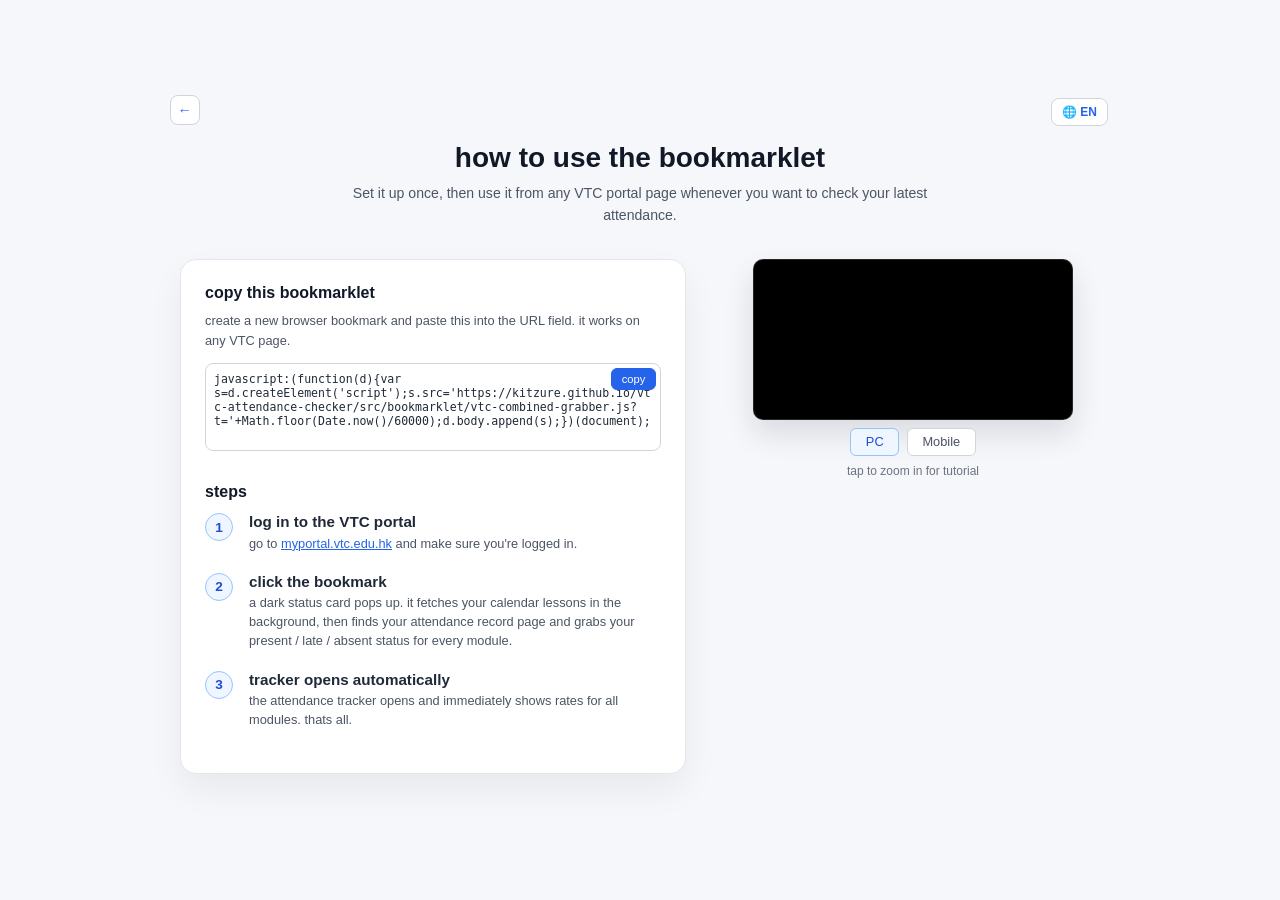
==== src/bookmarklet/help.html @ 06eeb6bc "inital release" ====
<!DOCTYPE html>
<html lang="en">
  <head>
    <meta charset="UTF-8" />
    <meta name="viewport" content="width=device-width, initial-scale=1.0" />
    <meta property="og:title" content="how to use the bookmarklet" />
    <meta property="og:description" content="copy this bookmarklet and paste into your browser. it works on any VTC page." />
    <meta property="og:type" content="website" />
    <meta property="og:url" content="https://kitzure.github.io/vtc-attendance-checker/src/bookmarklet/help.html" />
    <meta name="theme-color" content="#2563eb" />
    <title>how to use — bookmarklet</title>
    <link rel="stylesheet" href="../../style.css" />
    <style>
      .lang-btn {
        position: absolute;
        top: 0.75rem;
        right: 0.75rem;
        background: rgba(252,211,77,0.12);
        border: 1px solid rgba(252,211,77,0.25);
        color: #fcd34d;
        border-radius: 8px;
        padding: 6px 10px;
        font-size: 0.75rem;
        font-weight: 600;
        cursor: pointer;
        font-family: inherit;
        display: inline-flex;
        align-items: center;
        gap: 4px;
        z-index: 2;
      }
      .lang-btn:hover { background: rgba(252,211,77,0.2); }

      .help-container {
        width: 100%;
        max-width: 960px;
        margin: 0 auto;
        padding: 3.5rem 1.25rem 2.5rem;
        position: relative;
      }

      .help-intro {
        max-width: 40rem;
        margin: 0 auto 2rem;
        color: #4b5563;
        font-size: 0.88rem;
        line-height: 1.6;
        text-align: center;
      }

      .help-grid {
        display: grid;
        grid-template-columns: minmax(0, 1.15fr) minmax(280px, 0.85fr);
        gap: 2.5rem;
        align-items: start;
      }

      .help-left-col,
      .help-video-col {
        min-width: 0;
      }

      .help-left-col {
        padding: 1.5rem;
        border: 1px solid #e5e7eb;
        border-radius: 16px;
        background: #ffffff;
        box-shadow: 0 16px 35px rgba(15, 23, 42, 0.06);
      }

      .help-video-col {
        position: sticky;
        top: 1rem;
      }

      @media (max-width: 640px) {
        .help-grid {
          grid-template-columns: 1fr;
        }

        .help-video-col {
          position: static;
          grid-row: 1;
        }

        .help-left-col {
          padding: 1.25rem;
        }

        .help-video-col {
          order: -1;
        }
      }

      .help-section-title {
        margin: 0 0 0.6rem;
        font-size: 1rem;
        color: #fcd34d;
        font-weight: 600;
      }

      .help-section-desc {
        margin: 0 0 0.8rem;
        font-size: 0.8rem;
        color: #a8a29e;
        line-height: 1.5;
      }

      .bm-wrap {
        position: relative;
        margin-bottom: 1.75rem;
      }

      .bm-textarea {
        width: 100%;
        height: auto;
        min-height: 4.5rem;
        background: #0a0a0a;
        border: 1px solid rgba(252,211,77,0.2);
        border-radius: 8px;
        padding: 0.5rem;
        font-family: monospace;
        font-size: 0.72rem;
        color: #d6d3d1;
        resize: none;
        outline: none;
      }

      .copy-bm-btn {
        position: absolute;
        top: 5px;
        right: 5px;
        padding: 0.25rem 0.6rem;
        border-radius: 6px;
        background: rgba(120,53,15,0.5);
        border: 1px solid rgba(252,211,77,0.25);
        color: #fbbf24;
        font-size: 0.7rem;
        cursor: pointer;
        font-family: inherit;
      }

      .help-video {
        width: 100%;
        border-radius: 10px;
        border: 1px solid rgba(255,255,255,0.15);
        background: #000;
        cursor: pointer;
        display: block;
        margin: 0 auto;
        box-shadow: 0 14px 30px rgba(15, 23, 42, 0.12);
      }

      .tutorial-btns {
        display: flex;
        gap: 0.5rem;
        justify-content: center;
        margin: 0.5rem 0;
      }

      .tutorial-btn {
        padding: 0.35rem 0.9rem;
        border-radius: 6px;
        background: rgba(252,211,77,0.05);
        border: 1px solid rgba(252,211,77,0.2);
        color: #a8a29e;
        font-size: 0.8rem;
        cursor: pointer;
        font-family: inherit;
      }

      .tutorial-btn.active {
        background: rgba(252,211,77,0.2);
        border-color: rgba(252,211,77,0.4);
        color: #fbbf24;
      }

      .steps-title {
        margin: 1.2rem 0 0.8rem;
        font-size: 1rem;
        color: #fef3c7;
        font-weight: 600;
      }

      .step-row {
        display: flex;
        gap: 1rem;
        margin-bottom: 1.25rem;
      }

      .step-num {
        flex-shrink: 0;
        width: 28px;
        height: 28px;
        border-radius: 50%;
        background: rgba(252,211,77,0.15);
        border: 1px solid rgba(252,211,77,0.3);
        display: inline-flex;
        align-items: center;
        justify-content: center;
        color: #fbbf24;
        font-weight: 700;
        font-size: 0.85rem;
      }

      .step-title {
        margin: 0;
        font-size: 0.95rem;
        color: #fef3c7;
        font-weight: 600;
      }

      .step-desc {
        margin: 0.2rem 0 0;
        font-size: 0.8rem;
        color: #a8a29e;
        line-height: 1.5;
      }

      .step-desc a {
        color: #2563eb;
      }

      .lang-btn {
        background: #ffffff;
        border-color: #d1d5db;
        color: #2563eb;
      }

      .lang-btn:hover {
        background: #eff6ff;
      }

      .help-section-title,
      .steps-title {
        color: #111827;
      }

      .help-section-desc,
      .step-desc {
        color: #4b5563;
      }

      .bm-textarea {
        background: #ffffff;
        border-color: #d1d5db;
        color: #1f2937;
      }

      .copy-bm-btn {
        background: #2563eb;
        border-color: #2563eb;
        color: #ffffff;
      }

      .copy-bm-btn:hover {
        background: #1d4ed8;
        border-color: #1d4ed8;
      }

      .tutorial-btn {
        background: #ffffff;
        border-color: #d1d5db;
        color: #4b5563;
      }

      .tutorial-btn.active {
        background: #eff6ff;
        border-color: #93c5fd;
        color: #1d4ed8;
      }

      .step-num {
        background: #eff6ff;
        border-color: #93c5fd;
        color: #1d4ed8;
      }

      .step-title {
        color: #1f2937;
      }
    </style>
  </head>
  <body>
    <div class="help-container">
      <a class="back-sq-top-left" href="../../index.html">&larr;</a>
      <button id="lang-toggle" class="lang-btn" type="button" title="Switch language">&#127760; EN</button>

      <header class="site-header" style="margin-bottom: 0.5rem;">
        <h1 class="title-fun" id="page-title">how to use the bookmarklet</h1>
      </header>

      <p class="help-intro">Set it up once, then use it from any VTC portal page whenever you want to check your latest attendance.</p>

      <div class="help-grid">
        <!-- LEFT COLUMN -->
        <div class="help-left-col">
          <p id="bm-label" class="help-section-title">copy this bookmarklet</p>
          <p id="bm-desc" class="help-section-desc">create a new browser bookmark and paste this into the URL field. it works on any VTC page.</p>

          <div class="bm-wrap">
            <textarea id="bmCodeCombined" class="bm-textarea" readonly rows="5">javascript:(function(d){var s=d.createElement('script');s.src='https://kitzure.github.io/vtc-attendance-checker/src/bookmarklet/vtc-combined-grabber.js?t='+Math.floor(Date.now()/60000);d.body.append(s);})(document);</textarea>
            <button class="copy-bm-btn" data-target="bmCodeCombined">copy</button>
          </div>

          <p id="steps-title" class="steps-title">steps</p>

          <div class="step-row">
            <div class="step-num">1</div>
            <div>
              <p id="s1-title" class="step-title">log in to the VTC portal</p>
              <p id="s1-desc" class="step-desc">go to <a href="https://myportal.vtc.edu.hk/wps/myportal/sp/spostud/" target="_blank">myportal.vtc.edu.hk</a> and make sure you're logged in.</p>
            </div>
          </div>

          <div class="step-row">
            <div class="step-num">2</div>
            <div>
              <p id="s2-title" class="step-title">click the bookmark</p>
              <p id="s2-desc" class="step-desc">a dark status card pops up. it fetches your calendar lessons in the background, then finds your attendance record page and grabs your present / late / absent status for every module.</p>
            </div>
          </div>

          <div class="step-row">
            <div class="step-num">3</div>
            <div>
              <p id="s3-title" class="step-title">tracker opens automatically</p>
              <p id="s3-desc" class="step-desc">the attendance tracker opens and immediately shows rates for all modules. thats all.</p>
            </div>
          </div>
        </div>

        <!-- RIGHT COLUMN -->
        <div class="help-video-col">
          <video id="tutorialVideo" class="help-video timetable-video" src="../../img/tutorial.mp4" poster="../../img/tutorial-poster.jpg" autoplay muted loop playsinline preload="metadata"></video>
          <div class="tutorial-btns">
            <button class="tutorial-btn active" data-mode="pc" id="btn-pc">PC</button>
            <button class="tutorial-btn" data-mode="mobile" id="btn-mobile">Mobile</button>
          </div>
          <p id="video-hint" class="video-hint" style="text-align:center;">tap to zoom in for tutorial</p>
        </div>
      </div>
    </div>

    <script>
      /* Language toggle */
      (function () {
        var i18n = {
          en: {
            title: 'how to use the bookmarklet',
            bmLabel: 'copy this bookmarklet',
            bmDesc: 'create a new browser bookmark and paste this into the URL field. it works on any VTC page.',
            copy: 'copy',
            copied: 'copied!',
            pc: 'PC',
            mobile: 'Mobile',
            videoHint: 'tap to zoom in for tutorial',
            steps: 'steps',
            s1Title: 'log in to the VTC portal',
            s1Desc: 'go to <a href="https://myportal.vtc.edu.hk/wps/myportal/sp/spostud/" target="_blank" style="color: #2563eb;">myportal.vtc.edu.hk</a> and make sure you\'re logged in.',
            s2Title: 'click the bookmark',
            s2Desc: 'a dark status card pops up. it fetches your calendar lessons in the background, then finds your attendance record page and grabs your present / late / absent status for every module.',
            s3Title: 'tracker opens automatically',
            s3Desc: 'the attendance tracker opens and immediately shows rates for all modules. thats all.',
            label: '&#127760; EN'
          },
          zh: {
            title: '點用呢個bookmarklet？',
            bmLabel: 'copy 呢個 bookmarklet',
            bmDesc: '開個新書籤，將呢段 code 貼落去個網址欄度就得。喺任何 VTC 頁面都用到。',
            copy: 'copy',
            copied: 'copied!',
            pc: '電腦',
            mobile: '電話',
            videoHint: '撳一下可以放大睇教學',
            steps: '步驟',
            s1Title: '登入 VTC Portal',
            s1Desc: '確保你係<a href="https://myportal.vtc.edu.hk/wps/myportal/sp/spostud/" target="_blank" style="color: #2563eb;">myportal.vtc.edu.hk</a>登入咗。',
            s2Title: '撳個 bookmark',
            s2Desc: '會彈個 status card 出嚟。佢會喺背後攞你嘅 calendar 課堂，跟住搵你嘅出席紀錄頁面，係逐個單元攞晒 present / late / absent 狀態。',
            s3Title: 'tracker 自動開',
            s3Desc: '出席率 tracker 會自動彈出，即時顯示所有單元嘅出席率。',
            label: '&#127760; 中文'
          }
        };

        window.i18nHelp = i18n;
        var lang = localStorage.getItem('vtc-page-lang') || 'en';
        var btn = document.getElementById('lang-toggle');

        function setLang(code) {
          lang = code;
          localStorage.setItem('vtc-page-lang', code);
          var t = i18n[code];
          document.querySelector('#page-title').textContent = t.title;
          document.getElementById('bm-label').textContent = t.bmLabel;
          document.getElementById('bm-desc').textContent = t.bmDesc;
          document.getElementById('btn-pc').textContent = t.pc;
          document.getElementById('btn-mobile').textContent = t.mobile;
          document.getElementById('video-hint').textContent = t.videoHint;
          document.getElementById('steps-title').textContent = t.steps;
          document.getElementById('s1-title').textContent = t.s1Title;
          document.getElementById('s1-desc').innerHTML = t.s1Desc;
          document.getElementById('s2-title').textContent = t.s2Title;
          document.getElementById('s2-desc').textContent = t.s2Desc;
          document.getElementById('s3-title').textContent = t.s3Title;
          document.getElementById('s3-desc').textContent = t.s3Desc;
          btn.innerHTML = t.label;
          document.querySelectorAll('.copy-bm-btn').forEach(function (b) {
            if (b.textContent !== t.copied && b.textContent !== i18n[code === 'en' ? 'zh' : 'en'].copied) {
              b.textContent = t.copy;
            }
          });
        }

        btn.addEventListener('click', function () {
          setLang(lang === 'en' ? 'zh' : 'en');
        });
        setLang(lang);
      })();

      document.querySelectorAll('.copy-bm-btn').forEach(function (btn) {
        btn.addEventListener('click', function () {
          var target = document.getElementById(this.getAttribute('data-target'));
          if (target) {
            target.select();
            document.execCommand('copy');
            var code = localStorage.getItem('vtc-page-lang') || 'en';
            this.textContent = (window.i18nHelp && window.i18nHelp[code] && window.i18nHelp[code].copied) || 'copied!';
            var self = this;
            setTimeout(function () {
              var c = localStorage.getItem('vtc-page-lang') || 'en';
              self.textContent = (window.i18nHelp && window.i18nHelp[c] && window.i18nHelp[c].copy) || 'copy';
            }, 1500);
          }
        });
      });

      /* video click-to-zoom */
      document.querySelectorAll('.timetable-video').forEach(function (video) {
        video.style.cursor = 'pointer';
        video.addEventListener('click', function () {
          if (video.classList.contains('zoomed')) {
            video.classList.remove('zoomed');
            var bd = document.querySelector('.video-backdrop');
            if (bd) bd.remove();
            return;
          }
          var bd = document.createElement('div');
          bd.className = 'video-backdrop';
          document.body.appendChild(bd);
          video.classList.add('zoomed');
          bd.addEventListener('click', function () {
            video.classList.remove('zoomed');
            bd.remove();
          });
        });
      });

      /* tutorial mode switcher */
      var tutorialVideo = document.getElementById('tutorialVideo');
      var tutorialBtns = document.querySelectorAll('.tutorial-btn');
      tutorialBtns.forEach(function (btn) {
        btn.addEventListener('click', function () {
          var mode = this.getAttribute('data-mode');
          tutorialBtns.forEach(function (b) {
            b.classList.remove('active');
          });
          this.classList.add('active');
          if (mode === 'pc') {
            tutorialVideo.src = '../../img/tutorial.mp4';
            tutorialVideo.poster = '../../img/tutorial-poster.jpg';
            tutorialVideo.style.width = '100%';
            tutorialVideo.style.maxWidth = '100%';
            tutorialVideo.style.margin = '';
          } else {
            tutorialVideo.src = '../../img/mobile.mp4';
            tutorialVideo.removeAttribute('poster');
            tutorialVideo.style.width = 'auto';
            tutorialVideo.style.maxWidth = '260px';
            tutorialVideo.style.display = 'block';
            tutorialVideo.style.margin = '0 auto';
          }
          tutorialVideo.load();
          tutorialVideo.play();
        });
      });
    </script>
  </body>
</html>
---- style.css ----
:root {
  color-scheme: light;
  font-family: Arial, Helvetica, sans-serif;
  background: #0a0a0a;
}

* {
  box-sizing: border-box;
}

body {
  margin: 0;
  min-height: 100vh;
  display: grid;
  place-items: center;
  color: #fef3c7;
}

.container {
  display: flex;
  flex-direction: column;
  align-items: center;
  gap: 1.25rem;
  position: relative;
  padding-top: 2.5rem;
  width: 100%;
  max-width: 640px;
  margin: 0 auto;
}

.card {
  position: relative;
  width: min(92vw, 420px);
  padding: 2rem;
  border-radius: 18px;
  background: rgba(41, 37, 36, 0.95);
  box-shadow: 0 18px 40px rgba(0, 0, 0, 0.40);
  text-align: center;
}

.tools-page {
  width: min(92vw, 560px);
  padding: 2rem 1.5rem;
  background: transparent;
  box-shadow: none;
}

.icon {
  font-size: 2.5rem;
  margin-bottom: 0.25rem;
  filter: drop-shadow(0 2px 4px rgba(0,0,0,0.4));
}

h1 {
  margin-top: 0;
  margin-bottom: 0.25rem;
  font-size: 1.75rem;
}

.title-fun {
  animation: titleColorShift 3s ease-in-out infinite;
}

@keyframes titleColorShift {
  0%, 100% {
    color: #fcd34d;
    text-shadow: 0 0 8px rgba(252, 211, 77, 0.3);
  }
  25% {
    color: #fbbf24;
    text-shadow: 0 0 12px rgba(251, 191, 36, 0.4);
  }
  50% {
    color: #f59e0b;
    text-shadow: 0 0 16px rgba(245, 158, 11, 0.5);
  }
  75% {
    color: #fbbf24;
    text-shadow: 0 0 12px rgba(251, 191, 36, 0.4);
  }
}

.home-subtitle {
  margin: 0.25rem 0 0;
  font-size: 0.85rem;
  color: #a8a29e;
}

/* Site Header */
.site-header {
  text-align: center;
  margin-bottom: 1.5rem;
}

.header-icon {
  display: block;
  font-size: 3.5rem;
  margin-bottom: 0.25rem;
  filter: drop-shadow(0 3px 6px rgba(0,0,0,0.4));
}

.divider {
  width: 100%;
  max-width: 400px;
  height: 1px;
  background: linear-gradient(90deg, transparent 0%, rgba(252, 211, 77, 0.2) 20%, rgba(252, 211, 77, 0.2) 80%, transparent 100%);
  margin: 0 auto 1.5rem;
}

/* Tools Grid */
.tools-grid {
  display: grid;
  grid-template-columns: repeat(auto-fit, minmax(280px, 1fr));
  gap: 1rem;
  width: 100%;
  max-width: 600px;
  justify-content: center;
  justify-items: center;
}

.tool-card {
  display: flex;
  flex-direction: column;
  align-items: center;
  gap: 0.6rem;
  padding: 1.5rem 1rem;
  border-radius: 14px;
  background: rgba(120, 53, 15, 0.15);
  border: 1px solid rgba(252, 211, 77, 0.08);
  width: 100%;
  max-width: 360px;
  text-decoration: none;
  text-align: center;
  transition: transform 0.2s ease, background 0.2s, border-color 0.2s, box-shadow 0.2s;
}

.tool-card:hover {
  transform: translateY(-3px);
  background: rgba(120, 53, 15, 0.25);
  border-color: rgba(252, 211, 77, 0.18);
  box-shadow: 0 8px 24px rgba(0, 0, 0, 0.35);
}

.tool-icon-wrap {
  display: flex;
  align-items: center;
  justify-content: center;
  width: 48px;
  height: 48px;
  border-radius: 12px;
  background: rgba(251, 191, 36, 0.12);
  color: #fbbf24;
}

.tool-icon-wrap.money {
  background: rgba(52, 211, 153, 0.12);
  color: #6ee7b7;
}

.tool-name {
  display: block;
  font-size: 0.95rem;
  font-weight: 600;
  color: #fef3c7;
  line-height: 1.3;
}

.tool-icon {
  width: 1.5rem;
  height: 1.5rem;
  flex-shrink: 0;
  display: inline-block;
}

.tool-desc {
  font-size: 0.8rem;
  color: #a8a29e;
  line-height: 1.4;
}

/* About Page Content */
.tool-desc {
  font-size: 0.875rem;
  color: #d97706;
}

.about-text {
  font-size: 1.05rem;
  line-height: 1.6;
  color: #d6d3d1;
  margin-bottom: 0.6rem;
}

.back-btn {
  display: inline-block;
  padding: 0.5rem 1.5rem;
  border-radius: 999px;
  background: rgba(120, 53, 15, 0.25);
  border: 1px solid rgba(252, 211, 77, 0.15);
  color: #fbbf24;
  font-size: 0.95rem;
  text-decoration: none;
  transition: background 0.2s, border-color 0.2s;
}

.back-btn:hover {
  background: rgba(252, 211, 77, 0.15);
  border-color: rgba(252, 211, 77, 0.4);
}

.back-top-left {
  position: absolute;
  top: 0.75rem;
  left: 0.75rem;
  padding: 0.35rem 0.75rem;
  font-size: 0.8rem;
}

.back-sq-top-left {
  position: absolute;
  top: 0.6rem;
  left: 0.6rem;
  padding: 0;
  width: 30px;
  height: 30px;
  display: inline-flex;
  align-items: center;
  justify-content: center;
  border-radius: 8px;
  font-size: 0.9rem;
  line-height: 1;
  text-decoration: none;
  background: rgba(120, 53, 15, 0.12);
  border: 1px solid rgba(252, 211, 77, 0.12);
  color: #fbbf24;
  transition: background 0.2s, border-color 0.2s;
}

.back-sq-top-left:hover {
  background: rgba(252, 211, 77, 0.12);
  border-color: rgba(252, 211, 77, 0.3);
}

.clear-data-top-right {
  position: absolute;
  top: 0.6rem;
  right: 0.6rem;
  padding: 0.25rem 0.55rem;
  border-radius: 8px;
  background: rgba(120, 53, 15, 0.12);
  border: 1px solid rgba(252, 211, 77, 0.12);
  color: #fbbf24;
  font-size: 0.75rem;
  font-weight: 600;
  cursor: pointer;
  font-family: inherit;
  transition: background 0.2s, border-color 0.2s;
}

.clear-data-top-right:hover {
  background: rgba(239, 68, 68, 0.12);
  border-color: rgba(239, 68, 68, 0.3);
  color: #fca5a5;
}

.help-top-right {
  position: absolute;
  top: 0.6rem;
  right: 0.6rem;
  padding: 0.35rem;
  border-radius: 8px;
  background: rgba(120, 53, 15, 0.12);
  border: 1px solid rgba(252, 211, 77, 0.12);
  color: #fbbf24;
  display: inline-flex;
  align-items: center;
  justify-content: center;
  width: 34px;
  height: 34px;
}

.help-top-right:hover {
  background: rgba(252, 211, 77, 0.12);
}

.help-icon {
  width: 18px;
  height: 18px;
}

.spacer {
  height: 1.25rem;
}

.contact-card {
  padding: 1rem 1.25rem;
  border-radius: 12px;
  background: rgba(120, 53, 15, 0.15);
  border: 1px solid rgba(252, 211, 77, 0.10);
  text-align: center;
}

.contact-card h2 {
  margin: 0 0 0.75rem;
  font-size: 1rem;
  font-weight: 600;
  color: #fbbf24;
}

.contact-links {
  display: flex;
  justify-content: center;
  gap: 0.75rem;
  flex-wrap: wrap;
}

.contact-link {
  display: inline-flex;
  align-items: center;
  justify-content: center;
  width: 2.5rem;
  height: 2.5rem;
  border-radius: 50%;
  color: #78716c;
  text-decoration: none;
  transition: color 0.2s, background 0.2s;
}

.contact-link:hover {
  background: rgba(252, 211, 77, 0.10);
  color: #fbbf24;
}

.contact-icon {
  width: 1.35rem;
  height: 1.35rem;
  flex-shrink: 0;
}

.discord-trigger {
  position: relative;
  background: none;
  border: none;
  cursor: pointer;
  font-family: inherit;
}

.discord-tooltip {
  position: absolute;
  bottom: 110%;
  left: 50%;
  transform: translateX(-50%);
  padding: 0.35rem 0.75rem;
  border-radius: 8px;
  background: rgba(41, 37, 36, 0.95);
  border: 1px solid rgba(252, 211, 77, 0.2);
  color: #fbbf24;
  font-size: 0.8rem;
  font-weight: 600;
  white-space: nowrap;
  opacity: 0;
  pointer-events: none;
  transition: opacity 0.15s;
  z-index: 10;
}

.discord-trigger:hover .discord-tooltip,
.discord-trigger.show-tooltip .discord-tooltip {
  opacity: 1;
}

.hidden {
  display: none !important;
}

.vtc-input {
  width: 100%;
  padding: 0.6rem 0.85rem;
  border-radius: 10px;
  background: rgba(120, 53, 15, 0.15);
  border: 1px solid rgba(252, 211, 77, 0.15);
  color: #fef3c7;
  font-size: 0.95rem;
  font-family: inherit;
  outline: none;
  text-align: center;
  transition: border-color 0.2s;
}

.vtc-input::placeholder {
  color: #78716c;
}

.vtc-input:focus {
  border-color: rgba(252, 211, 77, 0.4);
}

.vtc-input::-webkit-inner-spin-button,
.vtc-input::-webkit-outer-spin-button {
  opacity: 1;
}

.vtc-btn {
  padding: 0.55rem 1.5rem;
  border-radius: 10px;
  border: 1px solid rgba(252, 211, 77, 0.2);
  background: rgba(252, 211, 77, 0.12);
  color: #fbbf24;
  font-size: 0.95rem;
  font-weight: 600;
  cursor: pointer;
  font-family: inherit;
  transition: background 0.2s, border-color 0.2s;
}

.vtc-btn:hover {
  background: rgba(252, 211, 77, 0.22);
  border-color: rgba(252, 211, 77, 0.35);
}

.vtc-btn-ghost {
  background: rgba(120, 53, 15, 0.15);
  border-color: rgba(252, 211, 77, 0.1);
  color: #78716c;
}

.vtc-btn-ghost:hover {
  background: rgba(120, 53, 15, 0.25);
  color: #d6d3d1;
}

.vtc-btn-disabled {
  background: rgba(120, 53, 15, 0.08);
  border-color: rgba(252, 211, 77, 0.08);
  color: #78716c;
  cursor: not-allowed;
  opacity: 0.6;
}

.vtc-row {
  display: flex;
  gap: 0.6rem;
  justify-content: center;
}

.attendance-list {
  list-style: none;
  padding: 0;
  margin: 0.5rem 0 0;
  display: flex;
  flex-direction: column;
  gap: 0.35rem;
}

.attendance-item {
  display: flex;
  flex-direction: column;
  align-items: flex-start;
  gap: 0.35rem;
  padding: 0.55rem 0.7rem;
  border-radius: 10px;
  background: rgba(120, 53, 15, 0.12);
  position: relative;
  overflow: visible;
}

.attendance-name {
  font-size: 0.9rem;
  color: #d6d3d1;
}

.attendance-label-wrap {
  display: flex;
  align-items: baseline;
  gap: 0.45rem;
  width: 100%;
}

.attendance-week {
  font-size: 0.75rem;
  color: #78716c;
  font-weight: 600;
}

.vtc-lesson-controls {
  display: flex;
  flex-wrap: wrap;
  gap: 0.3rem;
}

.vtc-status-btn {
  padding: 0.25rem 0.45rem;
  border-radius: 6px;
  border: 1px solid rgba(252, 211, 77, 0.12);
  background: rgba(120, 53, 15, 0.15);
  color: #78716c;
  font-size: 0.75rem;
  font-weight: 600;
  cursor: pointer;
  font-family: inherit;
  transition: all 0.2s;
}

.vtc-status-btn:hover {
  background: rgba(252, 211, 77, 0.1);
  color: #fbbf24;
  border-color: rgba(252, 211, 77, 0.25);
}

.vtc-status-btn.active {
  background: rgba(52, 211, 153, 0.12);
  border-color: rgba(52, 211, 153, 0.3);
  color: #6ee7b7;
}


.vtc-status-btn.late.active {
  background: rgba(252, 211, 77, 0.12);
  border-color: rgba(252, 211, 77, 0.35);
  color: #fbbf24;
}

.vtc-status-btn.absent {
  background: rgba(239, 68, 68, 0.1);
  border-color: rgba(239, 68, 68, 0.25);
  color: #fca5a5;
}

.vtc-status-btn.not-started.active {
  background: rgba(168, 162, 158, 0.12);
  border-color: rgba(168, 162, 158, 0.3);
  color: #d6d3d1;
}

.vtc-result-grid {
  display: flex;
  gap: 0.75rem;
  justify-content: center;
}

.vtc-result {
  display: flex;
  flex-direction: column;
  align-items: center;
  padding: 0.75rem 1.25rem;
  border-radius: 12px;
  background: rgba(120, 53, 15, 0.15);
  border: 1px solid rgba(252, 211, 77, 0.08);
}

.vtc-result-label {
  font-size: 0.75rem;
  color: #78716c;
  margin-bottom: 0.2rem;
}

.vtc-result-value {
  font-size: 1.4rem;
  font-weight: 700;
}

.vtc-green {
  color: #6ee7b7;
}

.vtc-red {
  color: #fca5a5;
}

.vtc-breakdown {
  display: flex;
  flex-wrap: wrap;
  justify-content: center;
  gap: 0.5rem 1rem;
  font-size: 0.85rem;
  color: #a8a29e;
}

.vtc-breakdown strong {
  color: #fef3c7;
}

.vtc-unmarked {
  color: #fbbf24;
}

.pdf-upload-btn {
  display: inline-flex;
  align-items: center;
  gap: 0.5rem;
  padding: 0.65rem 1.25rem;
  border-radius: 10px;
  background: rgba(120, 53, 15, 0.15);
  border: 1px dashed rgba(252, 211, 77, 0.25);
  color: #d6d3d1;
  font-size: 0.9rem;
  cursor: pointer;
  transition: background 0.2s, border-color 0.2s;
  margin-top: 0.5rem;
}

.pdf-upload-btn:hover {
  background: rgba(252, 211, 77, 0.08);
  border-color: rgba(252, 211, 77, 0.4);
}

.pdf-input-hidden {
  display: none;
}

.pdf-icon {
  width: 1.2rem;
  height: 1.2rem;
  flex-shrink: 0;
}

.pdf-status {
  font-size: 0.8rem;
  color: #fbbf24;
  margin: 0.35rem 0 0;
}

.pdf-module-list {
  display: flex;
  flex-direction: column;
  gap: 0.4rem;
}

.pdf-module-item {
  display: flex;
  align-items: center;
  justify-content: space-between;
  gap: 0.5rem;
  padding: 0.5rem 0.75rem;
  border-radius: 10px;
  background: rgba(120, 53, 15, 0.12);
}

.pdf-module-item.select-mode .pdf-module-lessons {
  margin-left: auto;
  text-align: right;
}

.pdf-module-code {
  font-size: 0.95rem;
  font-weight: 600;
  color: #fef3c7;
  flex-shrink: 0;
}

.pdf-module-lessons {
  font-size: 0.75rem;
  color: #78716c;
  text-align: center;
  line-height: 1.3;
}

.vtc-pick-btn {
  padding: 0.3rem 0.75rem;
  font-size: 0.8rem;
}

.spacer-half {
  height: 0.4rem;
}

.step-top-pad {
  height: 1rem;
}

.vtc-next-btn {
  margin-top: 0.5rem;
}

.vtc-time-controls {
  display: inline-flex;
  gap: 0.35rem;
  align-items: center;
  position: absolute;
  top: -54px;
  left: 50%;
  transform: translateX(-50%);
  background: rgba(41, 37, 36, 0.98);
  border: 1px solid rgba(252, 211, 77, 0.12);
  padding: 0.45rem;
  border-radius: 10px;
  box-shadow: 0 10px 30px rgba(0,0,0,0.45);
  z-index: 50;
}

.vtc-time-controls::after {
  content: '';
  position: absolute;
  bottom: -8px;
  left: 50%;
  transform: translateX(-50%);
  width: 0;
  height: 0;
  border-left: 8px solid transparent;
  border-right: 8px solid transparent;
  border-top: 8px solid rgba(41, 37, 36, 0.98);
}


.vtc-time-controls {
  opacity: 0;
  transform-origin: bottom center;
  pointer-events: none;
}

.vtc-time-controls.show {
  opacity: 1;
  pointer-events: auto;
  animation: vtc-pop 160ms cubic-bezier(.2,.9,.3,1);
  transform: translateX(-50%) translateY(0) scale(1);
}

@keyframes vtc-pop {
  0% { opacity: 0; transform: translateX(-50%) translateY(-8px) scale(0.96); }
  60% { opacity: 1; transform: translateX(-50%) translateY(2px) scale(1.02); }
  100% { opacity: 1; transform: translateX(-50%) translateY(0) scale(1); }
}

.vtc-time-input {
  padding: 0.28rem 0.4rem;
  border-radius: 8px;
  background: rgba(120, 53, 15, 0.08);
  border: 1px solid rgba(252, 211, 77, 0.12);
  color: #fef3c7;
  font-size: 0.85rem;
  width: 110px;
}

.vtc-time-save {
  padding: 0.25rem 0.45rem;
  font-size: 0.8rem;
}

@keyframes videoPopIn {
  from {
    transform: translate(-50%, -50%) scale(0.92);
    opacity: 0;
  }
  to {
    transform: translate(-50%, -50%) scale(1);
    opacity: 1;
  }
}

.timetable-video {
  width: 100%;
  max-width: 320px;
  border-radius: 10px;
  border: 1px solid rgba(255, 255, 255, 0.25);
  margin-bottom: 0.3rem;
  margin-top: 0.5rem;
  background: #000;
  cursor: pointer;
}

.timetable-video.zoomed {
  position: fixed;
  top: 50%;
  left: 50%;
  max-width: 92vw;
  max-height: 92vh;
  width: auto;
  border-radius: 14px;
  border: 2px solid rgba(255, 255, 255, 0.25);
  z-index: 100;
  animation: videoPopIn 0.2s cubic-bezier(.2,.9,.3,1) forwards;
}

.video-backdrop {
  position: fixed;
  inset: 0;
  background: rgba(0, 0, 0, 0.75);
  z-index: 99;
  cursor: pointer;
}

.video-hint {
  font-size: 0.75rem;
  color: #78716c;
  margin: 0 0 0.5rem;
}

.pdf-info-reminder {
  display: flex;
  align-items: flex-start;
  gap: 0.5rem;
  padding: 0.6rem 0.75rem;
  border-radius: 10px;
  border: 1px solid rgba(252, 211, 77, 0.12);
  background: rgba(120, 53, 15, 0.12);
  font-size: 0.75rem;
  color: #a8a29e;
  margin: 0.6rem 0 0;
  text-align: left;
}

.pdf-info-icon {
  flex-shrink: 0;
  width: 1.1rem;
  height: 1.1rem;
  display: inline-flex;
  align-items: center;
  justify-content: center;
  border-radius: 50%;
  background: rgba(252, 211, 77, 0.12);
  color: #fbbf24;
  font-size: 0.65rem;
  font-weight: 700;
  font-style: normal;
  line-height: 1;
}

.sem-note {
  font-size: 0.72rem;
  color: #f87171;
  margin: 0 0 0.5rem;
}

.merge-ok {
  font-size: 0.78rem;
  color: #6ee7b7;
  font-weight: 600;
  margin: 0.35rem 0 0;
}

.modal-overlay {
  position: fixed;
  inset: 0;
  background: rgba(0, 0, 0, 0.60);
  display: flex;
  align-items: center;
  justify-content: center;
  z-index: 200;
  opacity: 0;
  pointer-events: none;
  transition: opacity 0.2s;
}

.modal-overlay.show {
  opacity: 1;
  pointer-events: auto;
}

.modal-box {
  width: min(85vw, 320px);
  padding: 1.5rem;
  border-radius: 14px;
  background: rgba(41, 37, 36, 0.98);
  border: 1px solid rgba(252, 211, 77, 0.15);
  text-align: center;
  transform: scale(0.92);
  opacity: 0;
  transition: transform 0.2s cubic-bezier(.2,.9,.3,1), opacity 0.2s;
}

.modal-overlay.show .modal-box {
  transform: scale(1);
  opacity: 1;
}

.modal-text {
  font-size: 1rem;
  color: #fca5a5;
  font-weight: 600;
  margin: 0 0 1rem;
}

.modal-row {
  display: flex;
  gap: 0.6rem;
  justify-content: center;
}

.disclaimer-box {
  display: flex;
  align-items: flex-start;
  gap: 0.5rem;
  padding: 0.65rem 0.75rem;
  border-radius: 10px;
  border: 1px solid rgba(239, 68, 68, 0.35);
  background: rgba(239, 68, 68, 0.1);
  font-size: 0.78rem;
  color: #fca5a5;
  margin: 0.35rem 0 0;
  text-align: left;
  font-weight: 600;
}

.unfinished-card {
  margin-top: 0.75rem;
  padding: 0.85rem 1rem;
  border-radius: 12px;
  border: 1px solid rgba(252, 211, 77, 0.25);
  background: rgba(41, 37, 36, 0.95);
  text-align: left;
}

.unfinished-title {
  font-size: 0.85rem;
  font-weight: 700;
  color: #fbbf24;
  margin: 0 0 0.35rem;
}

.unfinished-file {
  font-size: 0.78rem;
  color: #d6d3d1;
  margin: 0 0 0.5rem;
}

.unfinished-modules {
  font-size: 0.75rem;
  color: #a8a29e;
  margin: 0 0 0.65rem;
}

.unfinished-row {
  display: flex;
  gap: 0.5rem;
  align-items: center;
}

/* Splash Screen */
.splash-screen {
  position: fixed;
  inset: 0;
  background: #0a0a0a;
  display: flex;
  align-items: center;
  justify-content: center;
  z-index: 1000;
  transition: opacity 0.5s ease-out;
}

.splash-screen.splash-fade {
  opacity: 0;
}

.splash-screen.splash-hidden {
  display: none;
}

.splash-content {
  text-align: center;
}

.splash-icon {
  display: block;
  font-size: 4rem;
  margin-bottom: 0.5rem;
  transform-origin: center center;
  animation: splashIconPop 0.7s cubic-bezier(0.34, 1.56, 0.64, 1) forwards;
}

.splash-title {
  font-size: 2rem;
  color: #fcd34d;
  margin: 0 0 0.25rem;
  animation: splashFadeUp 0.5s ease-out 0.2s both;
}

.splash-subtitle {
  font-size: 0.9rem;
  color: #a8a29e;
  margin: 0;
  animation: splashFadeUp 0.5s ease-out 0.35s both;
}

/* Flying state */
.splash-screen.splash-flying .splash-icon {
  animation: splashIconFly 0.8s cubic-bezier(0.65, 0, 0.35, 1) forwards;
}

.splash-screen.splash-flying .splash-title,
.splash-screen.splash-flying .splash-subtitle {
  animation: splashFadeOut 0.3s ease-in forwards;
}

/* Main container entrance */
.main-hidden {
  opacity: 0;
  transform: translateY(16px);
}

.main-container-enter {
  animation: mainEnter 0.5s ease-out both;
}

@keyframes mainEnter {
  from { opacity: 0; transform: translateY(16px); }
  to { opacity: 1; transform: translateY(0); }
}

@keyframes splashIconPop {
  0% { transform: scale(0) rotate(-15deg); opacity: 0; }
  60% { transform: scale(1.15) rotate(5deg); }
  100% { transform: scale(1) rotate(0deg); opacity: 1; }
}

@keyframes splashIconFly {
  0% { transform: scale(1) translateY(0); opacity: 1; }
  100% { transform: scale(0.85) translateY(-42vh); opacity: 0; }
}

@keyframes splashFadeUp {
  from { opacity: 0; transform: translateY(10px); }
  to { opacity: 1; transform: translateY(0); }
}

@keyframes splashFadeOut {
  to { opacity: 0; transform: translateY(-6px); }
}

:root {
  color-scheme: light;
  font-family: -apple-system, BlinkMacSystemFont, "Segoe UI", sans-serif;
  background: #f5f7fa;
}

body {
  background: #f5f7fa;
  color: #1f2937;
}

.container {
  padding: 2rem 1rem;
  max-width: 720px;
}

.title-fun {
  animation: none;
  color: #111827;
  text-shadow: none;
}

.home-subtitle,
.video-hint,
.help-section-desc {
  color: #6b7280;
}

.site-header {
  margin-bottom: 1.25rem;
}

.vtc-btn {
  border-color: #2563eb;
  background: #2563eb;
  color: #ffffff;
}

.vtc-btn:hover {
  background: #1d4ed8;
  border-color: #1d4ed8;
}

.disclaimer-box {
  border-color: #fde68a;
  background: #fffbeb;
  color: #92400e;
}

.back-sq-top-left,
.help-top-right,
.clear-data-top-right {
  background: #ffffff;
  border-color: #d1d5db;
  color: #2563eb;
}

.back-sq-top-left:hover,
.help-top-right:hover,
.clear-data-top-right:hover {
  background: #eff6ff;
  border-color: #93c5fd;
  color: #1d4ed8;
}

.card,
.unfinished-card,
.modal-box,
.contact-card {
  background: #ffffff;
  border: 1px solid #e5e7eb;
  box-shadow: 0 8px 24px rgba(15, 23, 42, 0.08);
}
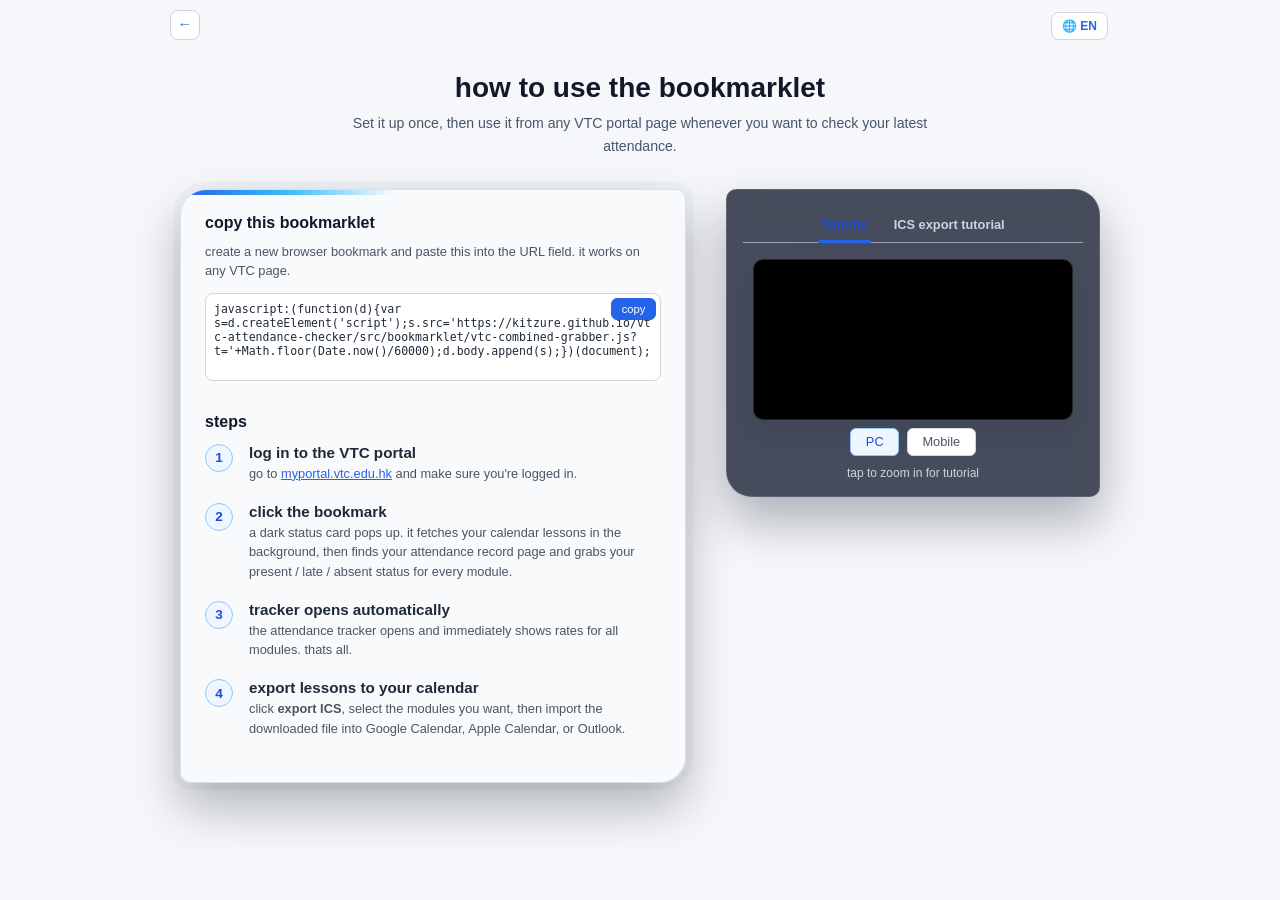
==== commit cf79429a: "html update/ grabber dark theme fix" ====
--- a/src/bookmarklet/help.html
+++ b/src/bookmarklet/help.html
@@ -11,6 +11,11 @@
     <title>how to use — bookmarklet</title>
     <link rel="stylesheet" href="../../style.css" />
     <style>
+      body.help-page {
+        display: block;
+        min-height: 100vh;
+      }
+
       .lang-btn {
         position: absolute;
         top: 0.75rem;
@@ -35,14 +40,15 @@
         width: 100%;
         max-width: 960px;
         margin: 0 auto;
-        padding: 3.5rem 1.25rem 2.5rem;
+        padding: 4.5rem 1.25rem 3rem;
         position: relative;
+        z-index: 1;
       }
 
       .help-intro {
         max-width: 40rem;
         margin: 0 auto 2rem;
-        color: #4b5563;
+        color: #475569;
         font-size: 0.88rem;
         line-height: 1.6;
         text-align: center;
@@ -61,16 +67,34 @@
       }
 
       .help-left-col {
+        position: relative;
+        overflow: hidden;
         padding: 1.5rem;
-        border: 1px solid #e5e7eb;
-        border-radius: 16px;
-        background: #ffffff;
-        box-shadow: 0 16px 35px rgba(15, 23, 42, 0.06);
+        border: 1px solid rgba(148, 163, 184, 0.3);
+        border-radius: 26px 10px 26px 10px;
+        background: rgba(248, 250, 252, 0.95);
+        box-shadow: 0 24px 50px rgba(2, 8, 23, 0.28), 0 0 0 7px rgba(148, 163, 184, 0.08);
+      }
+
+      .help-left-col::before {
+        content: '';
+        position: absolute;
+        top: 0;
+        left: 0;
+        width: 42%;
+        height: 5px;
+        background: linear-gradient(90deg, #2563eb, #38bdf8, transparent);
       }
 
       .help-video-col {
         position: sticky;
         top: 1rem;
+        padding: 1rem;
+        border: 1px solid rgba(148, 163, 184, 0.28);
+        border-radius: 10px 26px 10px 26px;
+        background: rgba(15, 23, 42, 0.76);
+        box-shadow: 0 24px 50px rgba(2, 8, 23, 0.3);
+        backdrop-filter: blur(12px);
       }
 
       @media (max-width: 640px) {
@@ -89,6 +113,14 @@
 
         .help-video-col {
           order: -1;
+        }
+
+        #video-type-tabs {
+          gap: 0.65rem;
+        }
+
+        #video-type-tabs .tutorial-btn {
+          font-size: 0.72rem;
         }
       }
 
@@ -158,6 +190,51 @@
         margin: 0.5rem 0;
       }
 
+      #video-type-tabs {
+        gap: 1.25rem;
+        margin: 0 0 1rem;
+        padding: 0 0.25rem;
+        border-bottom: 1px solid rgba(226, 232, 240, 0.55);
+      }
+
+      #video-type-tabs .tutorial-btn {
+        position: relative;
+        padding: 0.7rem 0.2rem 0.6rem;
+        border: 0;
+        border-radius: 0;
+        background: transparent;
+        color: #cbd5e1;
+        font-weight: 600;
+        white-space: nowrap;
+      }
+
+      #video-type-tabs .tutorial-btn:hover {
+        color: #ffffff;
+        background: transparent;
+      }
+
+      #video-type-tabs .tutorial-btn.active {
+        color: #1d4ed8;
+        background: transparent;
+        border-color: transparent;
+      }
+
+      #video-type-tabs .tutorial-btn.active::after {
+        content: '';
+        position: absolute;
+        right: 0;
+        bottom: -1px;
+        left: 0;
+        height: 3px;
+        border-radius: 3px 3px 0 0;
+        background: #2563eb;
+      }
+
+      .video-hint {
+        margin: 0.65rem 0 0;
+        color: #cbd5e1;
+      }
+
       .tutorial-btn {
         padding: 0.35rem 0.9rem;
         border-radius: 6px;
@@ -281,7 +358,7 @@
       }
     </style>
   </head>
-  <body>
+  <body class="help-page">
     <div class="help-container">
       <a class="back-sq-top-left" href="../../index.html">&larr;</a>
       <button id="lang-toggle" class="lang-btn" type="button" title="Switch language">&#127760; EN</button>
@@ -328,12 +405,24 @@
               <p id="s3-desc" class="step-desc">the attendance tracker opens and immediately shows rates for all modules. thats all.</p>
             </div>
           </div>
+
+          <div class="step-row">
+            <div class="step-num">4</div>
+            <div>
+              <p id="s4-title" class="step-title">export lessons to your calendar</p>
+              <p id="s4-desc" class="step-desc">click <strong>export ICS</strong>, select the modules you want, then import the downloaded file into Google Calendar, Apple Calendar, or Outlook.</p>
+            </div>
+          </div>
         </div>
 
         <!-- RIGHT COLUMN -->
         <div class="help-video-col">
+          <div class="tutorial-btns" id="video-type-tabs">
+            <button class="tutorial-btn active" data-video-type="tutorial" id="btn-tutorial">Tutorial</button>
+            <button class="tutorial-btn" data-video-type="ics" id="btn-ics">ICS export tutorial</button>
+          </div>
           <video id="tutorialVideo" class="help-video timetable-video" src="../../img/tutorial.mp4" poster="../../img/tutorial-poster.jpg" autoplay muted loop playsinline preload="metadata"></video>
-          <div class="tutorial-btns">
+          <div class="tutorial-btns" id="device-tabs">
             <button class="tutorial-btn active" data-mode="pc" id="btn-pc">PC</button>
             <button class="tutorial-btn" data-mode="mobile" id="btn-mobile">Mobile</button>
           </div>
@@ -354,6 +443,8 @@
             copied: 'copied!',
             pc: 'PC',
             mobile: 'Mobile',
+            tutorial: 'Tutorial',
+            icsTutorial: 'ICS export tutorial',
             videoHint: 'tap to zoom in for tutorial',
             steps: 'steps',
             s1Title: 'log in to the VTC portal',
@@ -362,6 +453,8 @@
             s2Desc: 'a dark status card pops up. it fetches your calendar lessons in the background, then finds your attendance record page and grabs your present / late / absent status for every module.',
             s3Title: 'tracker opens automatically',
             s3Desc: 'the attendance tracker opens and immediately shows rates for all modules. thats all.',
+            s4Title: 'export lessons to your calendar',
+            s4Desc: 'click <strong>export ICS</strong>, select the modules you want, then import the downloaded file into Google Calendar, Apple Calendar, or Outlook.',
             label: '&#127760; EN'
           },
           zh: {
@@ -372,6 +465,8 @@
             copied: 'copied!',
             pc: '電腦',
             mobile: '電話',
+            tutorial: '教學',
+            icsTutorial: 'ICS 匯出教學',
             videoHint: '撳一下可以放大睇教學',
             steps: '步驟',
             s1Title: '登入 VTC Portal',
@@ -380,6 +475,8 @@
             s2Desc: '會彈個 status card 出嚟。佢會喺背後攞你嘅 calendar 課堂，跟住搵你嘅出席紀錄頁面，係逐個單元攞晒 present / late / absent 狀態。',
             s3Title: 'tracker 自動開',
             s3Desc: '出席率 tracker 會自動彈出，即時顯示所有單元嘅出席率。',
+            s4Title: '將課堂匯出到日曆',
+            s4Desc: '撳 <strong>export ICS</strong>，揀你想要嘅單元，再將下載嘅檔案匯入 Google Calendar、Apple Calendar 或 Outlook。',
             label: '&#127760; 中文'
           }
         };
@@ -397,6 +494,8 @@
           document.getElementById('bm-desc').textContent = t.bmDesc;
           document.getElementById('btn-pc').textContent = t.pc;
           document.getElementById('btn-mobile').textContent = t.mobile;
+          document.getElementById('btn-tutorial').textContent = t.tutorial;
+          document.getElementById('btn-ics').textContent = t.icsTutorial;
           document.getElementById('video-hint').textContent = t.videoHint;
           document.getElementById('steps-title').textContent = t.steps;
           document.getElementById('s1-title').textContent = t.s1Title;
@@ -405,6 +504,8 @@
           document.getElementById('s2-desc').textContent = t.s2Desc;
           document.getElementById('s3-title').textContent = t.s3Title;
           document.getElementById('s3-desc').textContent = t.s3Desc;
+          document.getElementById('s4-title').textContent = t.s4Title;
+          document.getElementById('s4-desc').innerHTML = t.s4Desc;
           btn.innerHTML = t.label;
           document.querySelectorAll('.copy-bm-btn').forEach(function (b) {
             if (b.textContent !== t.copied && b.textContent !== i18n[code === 'en' ? 'zh' : 'en'].copied) {
@@ -459,30 +560,62 @@
 
       /* tutorial mode switcher */
       var tutorialVideo = document.getElementById('tutorialVideo');
-      var tutorialBtns = document.querySelectorAll('.tutorial-btn');
-      tutorialBtns.forEach(function (btn) {
-        btn.addEventListener('click', function () {
-          var mode = this.getAttribute('data-mode');
-          tutorialBtns.forEach(function (b) {
-            b.classList.remove('active');
-          });
-          this.classList.add('active');
-          if (mode === 'pc') {
-            tutorialVideo.src = '../../img/tutorial.mp4';
-            tutorialVideo.poster = '../../img/tutorial-poster.jpg';
-            tutorialVideo.style.width = '100%';
-            tutorialVideo.style.maxWidth = '100%';
-            tutorialVideo.style.margin = '';
-          } else {
+      var videoTypeTabs = document.querySelectorAll('#video-type-tabs .tutorial-btn');
+      var deviceTabs = document.querySelectorAll('#device-tabs .tutorial-btn');
+      var deviceTabWrap = document.getElementById('device-tabs');
+
+      function setDeviceVideo(mode) {
+        if (mode === 'pc') {
+          tutorialVideo.src = '../../img/tutorial.mp4';
+          tutorialVideo.poster = '../../img/tutorial-poster.jpg';
+          tutorialVideo.style.width = '100%';
+          tutorialVideo.style.maxWidth = '100%';
+          tutorialVideo.style.display = 'block';
+          tutorialVideo.style.margin = '';
+        } else {
             tutorialVideo.src = '../../img/mobile.mp4';
             tutorialVideo.removeAttribute('poster');
             tutorialVideo.style.width = 'auto';
             tutorialVideo.style.maxWidth = '260px';
             tutorialVideo.style.display = 'block';
             tutorialVideo.style.margin = '0 auto';
+        }
+        tutorialVideo.load();
+        tutorialVideo.play();
+      }
+
+      videoTypeTabs.forEach(function (btn) {
+        btn.addEventListener('click', function () {
+          var videoType = this.getAttribute('data-video-type');
+          videoTypeTabs.forEach(function (tab) {
+            tab.classList.remove('active');
+          });
+          this.classList.add('active');
+          if (videoType === 'ics') {
+            deviceTabWrap.style.display = 'none';
+            tutorialVideo.src = '../../img/ics.mp4';
+            tutorialVideo.removeAttribute('poster');
+            tutorialVideo.style.width = '100%';
+            tutorialVideo.style.maxWidth = '100%';
+            tutorialVideo.style.display = 'block';
+            tutorialVideo.style.margin = '';
+            tutorialVideo.load();
+            tutorialVideo.play();
+            return;
           }
-          tutorialVideo.load();
-          tutorialVideo.play();
+          deviceTabWrap.style.display = '';
+          var activeDeviceTab = document.querySelector('#device-tabs .tutorial-btn.active');
+          setDeviceVideo(activeDeviceTab ? activeDeviceTab.getAttribute('data-mode') : 'pc');
+        });
+      });
+
+      deviceTabs.forEach(function (btn) {
+        btn.addEventListener('click', function () {
+          deviceTabs.forEach(function (tab) {
+            tab.classList.remove('active');
+          });
+          this.classList.add('active');
+          setDeviceVideo(this.getAttribute('data-mode'));
         });
       });
     </script>
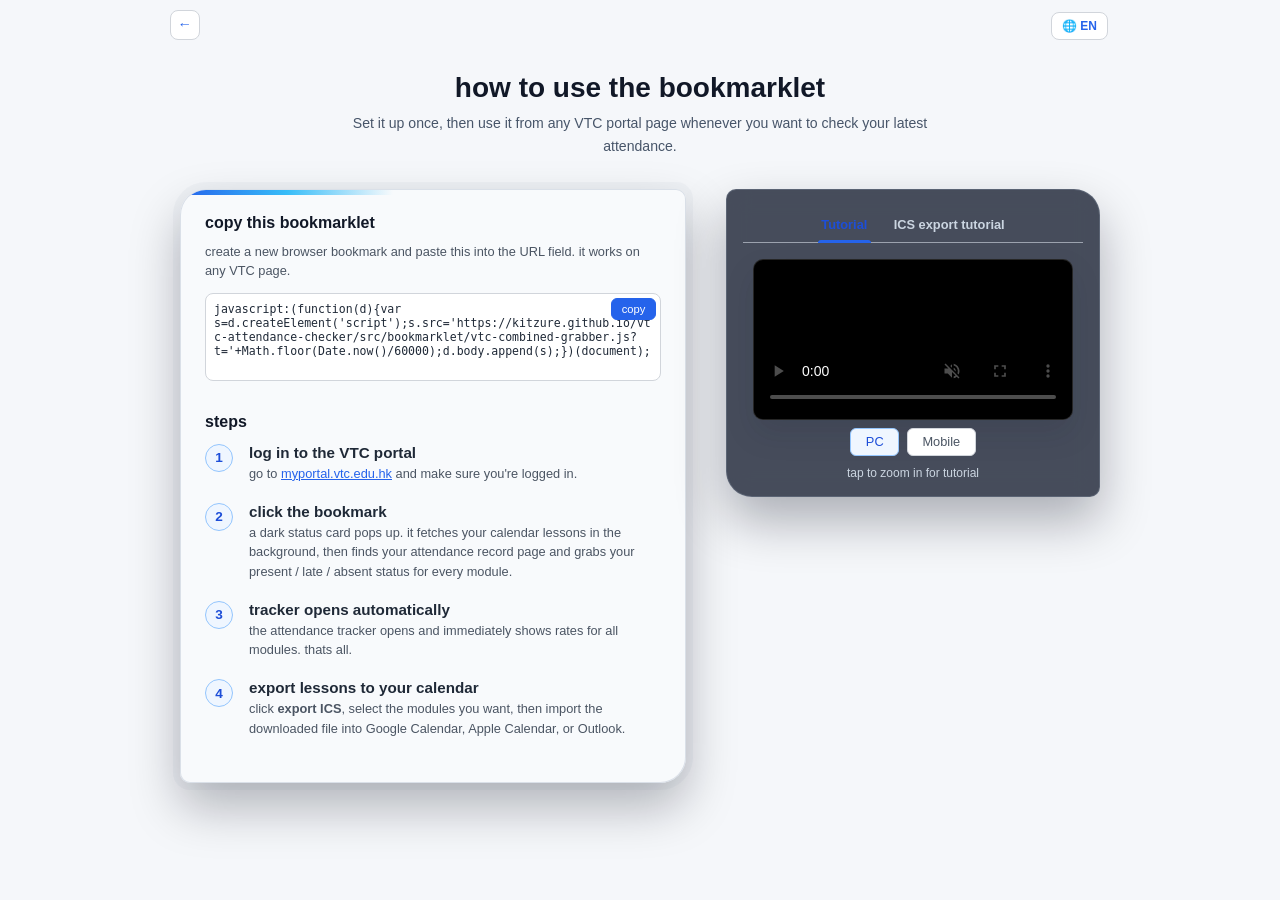
==== commit 0d477730: "video fix 2" ====
--- a/src/bookmarklet/help.html
+++ b/src/bookmarklet/help.html
@@ -421,7 +421,7 @@
             <button class="tutorial-btn active" data-video-type="tutorial" id="btn-tutorial">Tutorial</button>
             <button class="tutorial-btn" data-video-type="ics" id="btn-ics">ICS export tutorial</button>
           </div>
-          <video id="tutorialVideo" class="help-video timetable-video" src="../../img/tutorial.mp4" poster="../../img/tutorial-poster.jpg" autoplay muted loop playsinline preload="metadata"></video>
+          <video id="tutorialVideo" class="help-video timetable-video" src="../../img/tutorial.mp4" poster="../../img/tutorial-poster.jpg" autoplay muted loop playsinline controls preload="metadata"></video>
           <div class="tutorial-btns" id="device-tabs">
             <button class="tutorial-btn active" data-mode="pc" id="btn-pc">PC</button>
             <button class="tutorial-btn" data-mode="mobile" id="btn-mobile">Mobile</button>
@@ -545,15 +545,18 @@
             video.classList.remove('zoomed');
             var bd = document.querySelector('.video-backdrop');
             if (bd) bd.remove();
+            document.body.style.overflow = '';
             return;
           }
           var bd = document.createElement('div');
           bd.className = 'video-backdrop';
           document.body.appendChild(bd);
           video.classList.add('zoomed');
+          document.body.style.overflow = 'hidden';
           bd.addEventListener('click', function () {
             video.classList.remove('zoomed');
             bd.remove();
+            document.body.style.overflow = '';
           });
         });
       });
--- a/style.css
+++ b/style.css
@@ -762,9 +762,11 @@
   position: fixed;
   top: 50%;
   left: 50%;
-  max-width: 92vw;
-  max-height: 92vh;
-  width: auto;
+  width: calc(100vw - 2rem) !important;
+  height: calc(100vh - 2rem) !important;
+  max-width: none !important;
+  max-height: none !important;
+  object-fit: contain;
   border-radius: 14px;
   border: 2px solid rgba(255, 255, 255, 0.25);
   z-index: 100;
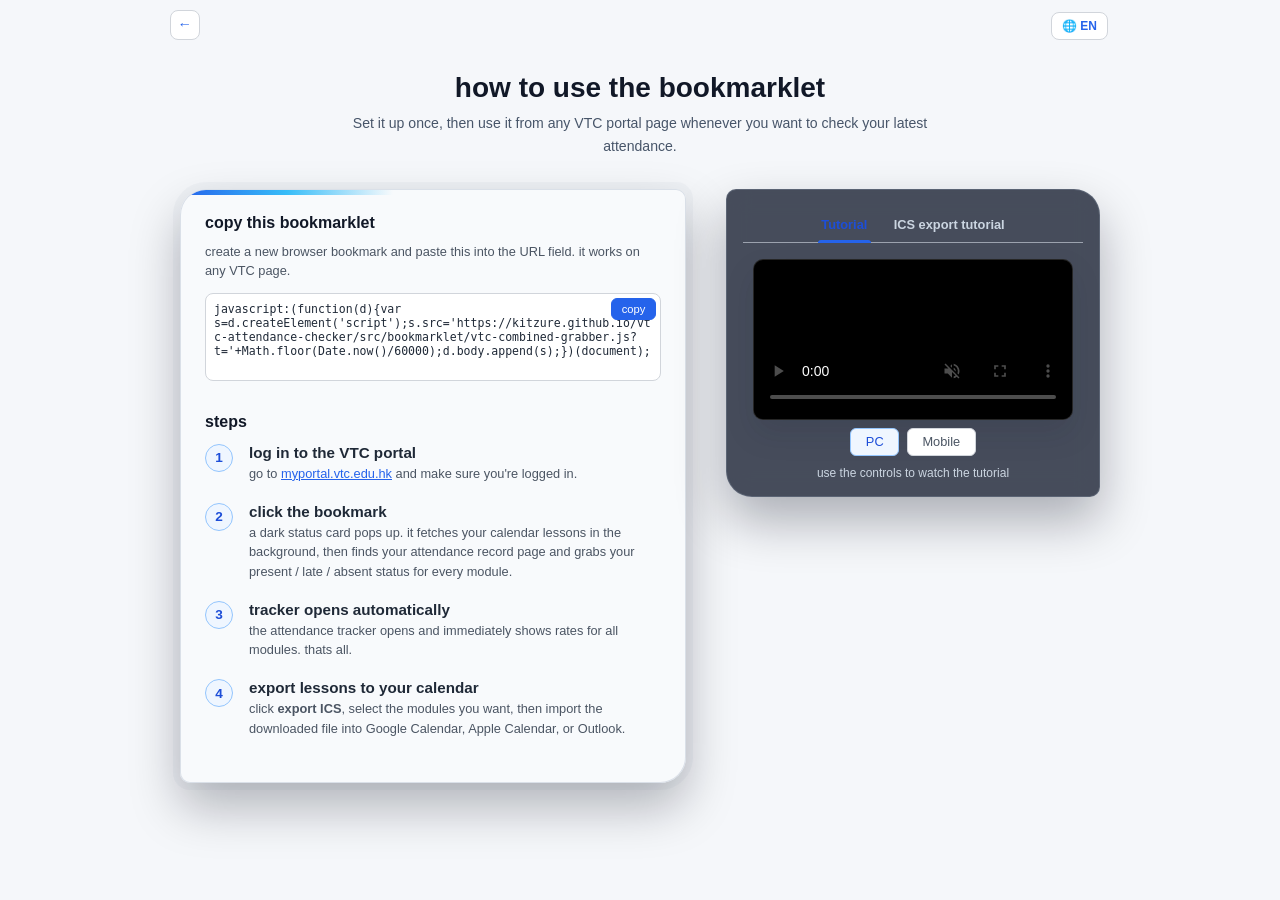
==== commit 4a7b6767: "video fix 3" ====
--- a/src/bookmarklet/help.html
+++ b/src/bookmarklet/help.html
@@ -426,7 +426,7 @@
             <button class="tutorial-btn active" data-mode="pc" id="btn-pc">PC</button>
             <button class="tutorial-btn" data-mode="mobile" id="btn-mobile">Mobile</button>
           </div>
-          <p id="video-hint" class="video-hint" style="text-align:center;">tap to zoom in for tutorial</p>
+          <p id="video-hint" class="video-hint" style="text-align:center;">use the controls to watch the tutorial</p>
         </div>
       </div>
     </div>
@@ -445,7 +445,7 @@
             mobile: 'Mobile',
             tutorial: 'Tutorial',
             icsTutorial: 'ICS export tutorial',
-            videoHint: 'tap to zoom in for tutorial',
+            videoHint: 'use the controls to watch the tutorial',
             steps: 'steps',
             s1Title: 'log in to the VTC portal',
             s1Desc: 'go to <a href="https://myportal.vtc.edu.hk/wps/myportal/sp/spostud/" target="_blank" style="color: #2563eb;">myportal.vtc.edu.hk</a> and make sure you\'re logged in.',
@@ -467,7 +467,7 @@
             mobile: '電話',
             tutorial: '教學',
             icsTutorial: 'ICS 匯出教學',
-            videoHint: '撳一下可以放大睇教學',
+            videoHint: '用控制掣睇教學',
             steps: '步驟',
             s1Title: '登入 VTC Portal',
             s1Desc: '確保你係<a href="https://myportal.vtc.edu.hk/wps/myportal/sp/spostud/" target="_blank" style="color: #2563eb;">myportal.vtc.edu.hk</a>登入咗。',
@@ -537,30 +537,6 @@
         });
       });
 
-      /* video click-to-zoom */
-      document.querySelectorAll('.timetable-video').forEach(function (video) {
-        video.style.cursor = 'pointer';
-        video.addEventListener('click', function () {
-          if (video.classList.contains('zoomed')) {
-            video.classList.remove('zoomed');
-            var bd = document.querySelector('.video-backdrop');
-            if (bd) bd.remove();
-            document.body.style.overflow = '';
-            return;
-          }
-          var bd = document.createElement('div');
-          bd.className = 'video-backdrop';
-          document.body.appendChild(bd);
-          video.classList.add('zoomed');
-          document.body.style.overflow = 'hidden';
-          bd.addEventListener('click', function () {
-            video.classList.remove('zoomed');
-            bd.remove();
-            document.body.style.overflow = '';
-          });
-        });
-      });
-
       /* tutorial mode switcher */
       var tutorialVideo = document.getElementById('tutorialVideo');
       var videoTypeTabs = document.querySelectorAll('#video-type-tabs .tutorial-btn');
--- a/style.css
+++ b/style.css
@@ -736,17 +736,6 @@
   font-size: 0.8rem;
 }
 
-@keyframes videoPopIn {
-  from {
-    transform: translate(-50%, -50%) scale(0.92);
-    opacity: 0;
-  }
-  to {
-    transform: translate(-50%, -50%) scale(1);
-    opacity: 1;
-  }
-}
-
 .timetable-video {
   width: 100%;
   max-width: 320px;
@@ -755,30 +744,7 @@
   margin-bottom: 0.3rem;
   margin-top: 0.5rem;
   background: #000;
-  cursor: pointer;
-}
-
-.timetable-video.zoomed {
-  position: fixed;
-  top: 50%;
-  left: 50%;
-  width: calc(100vw - 2rem) !important;
-  height: calc(100vh - 2rem) !important;
-  max-width: none !important;
-  max-height: none !important;
-  object-fit: contain;
-  border-radius: 14px;
-  border: 2px solid rgba(255, 255, 255, 0.25);
-  z-index: 100;
-  animation: videoPopIn 0.2s cubic-bezier(.2,.9,.3,1) forwards;
-}
-
-.video-backdrop {
-  position: fixed;
-  inset: 0;
-  background: rgba(0, 0, 0, 0.75);
-  z-index: 99;
-  cursor: pointer;
+  cursor: default;
 }
 
 .video-hint {
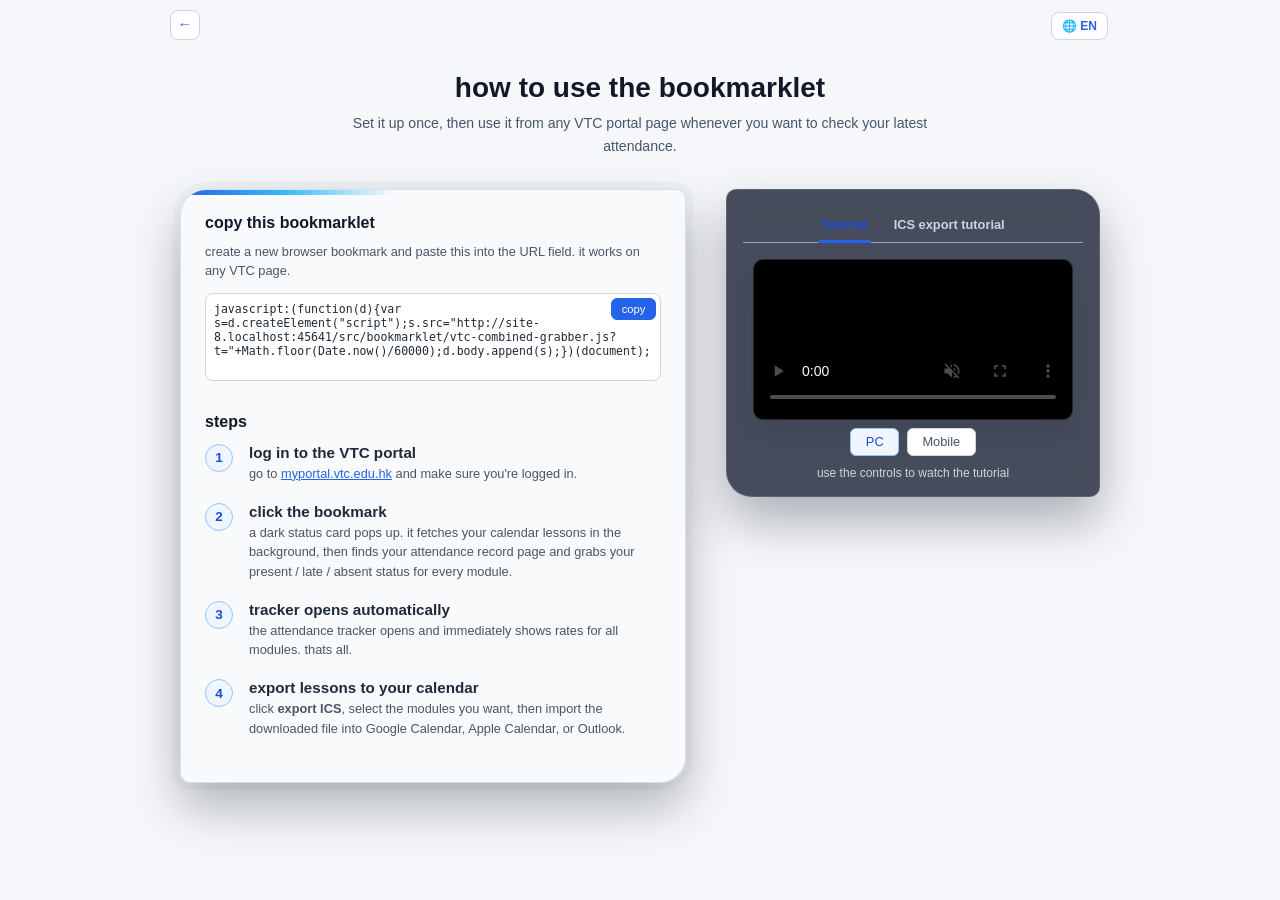
==== commit 35c54afb: "replace UI" ====
--- a/src/bookmarklet/help.html
+++ b/src/bookmarklet/help.html
@@ -520,6 +520,13 @@
         setLang(lang);
       })();
 
+      // Point at the copy being served, so local previews and forks load their
+      // own rebuilt script rather than silently running the original release.
+      if (location.protocol === 'http:' || location.protocol === 'https:') {
+        var grabberUrl = new URL('vtc-combined-grabber.js', location.href).href;
+        document.getElementById('bmCodeCombined').value = 'javascript:(function(d){var s=d.createElement("script");s.src=' + JSON.stringify(grabberUrl + '?t=') + '+Math.floor(Date.now()/60000);d.body.append(s);})(document);';
+      }
+
       document.querySelectorAll('.copy-bm-btn').forEach(function (btn) {
         btn.addEventListener('click', function () {
           var target = document.getElementById(this.getAttribute('data-target'));
